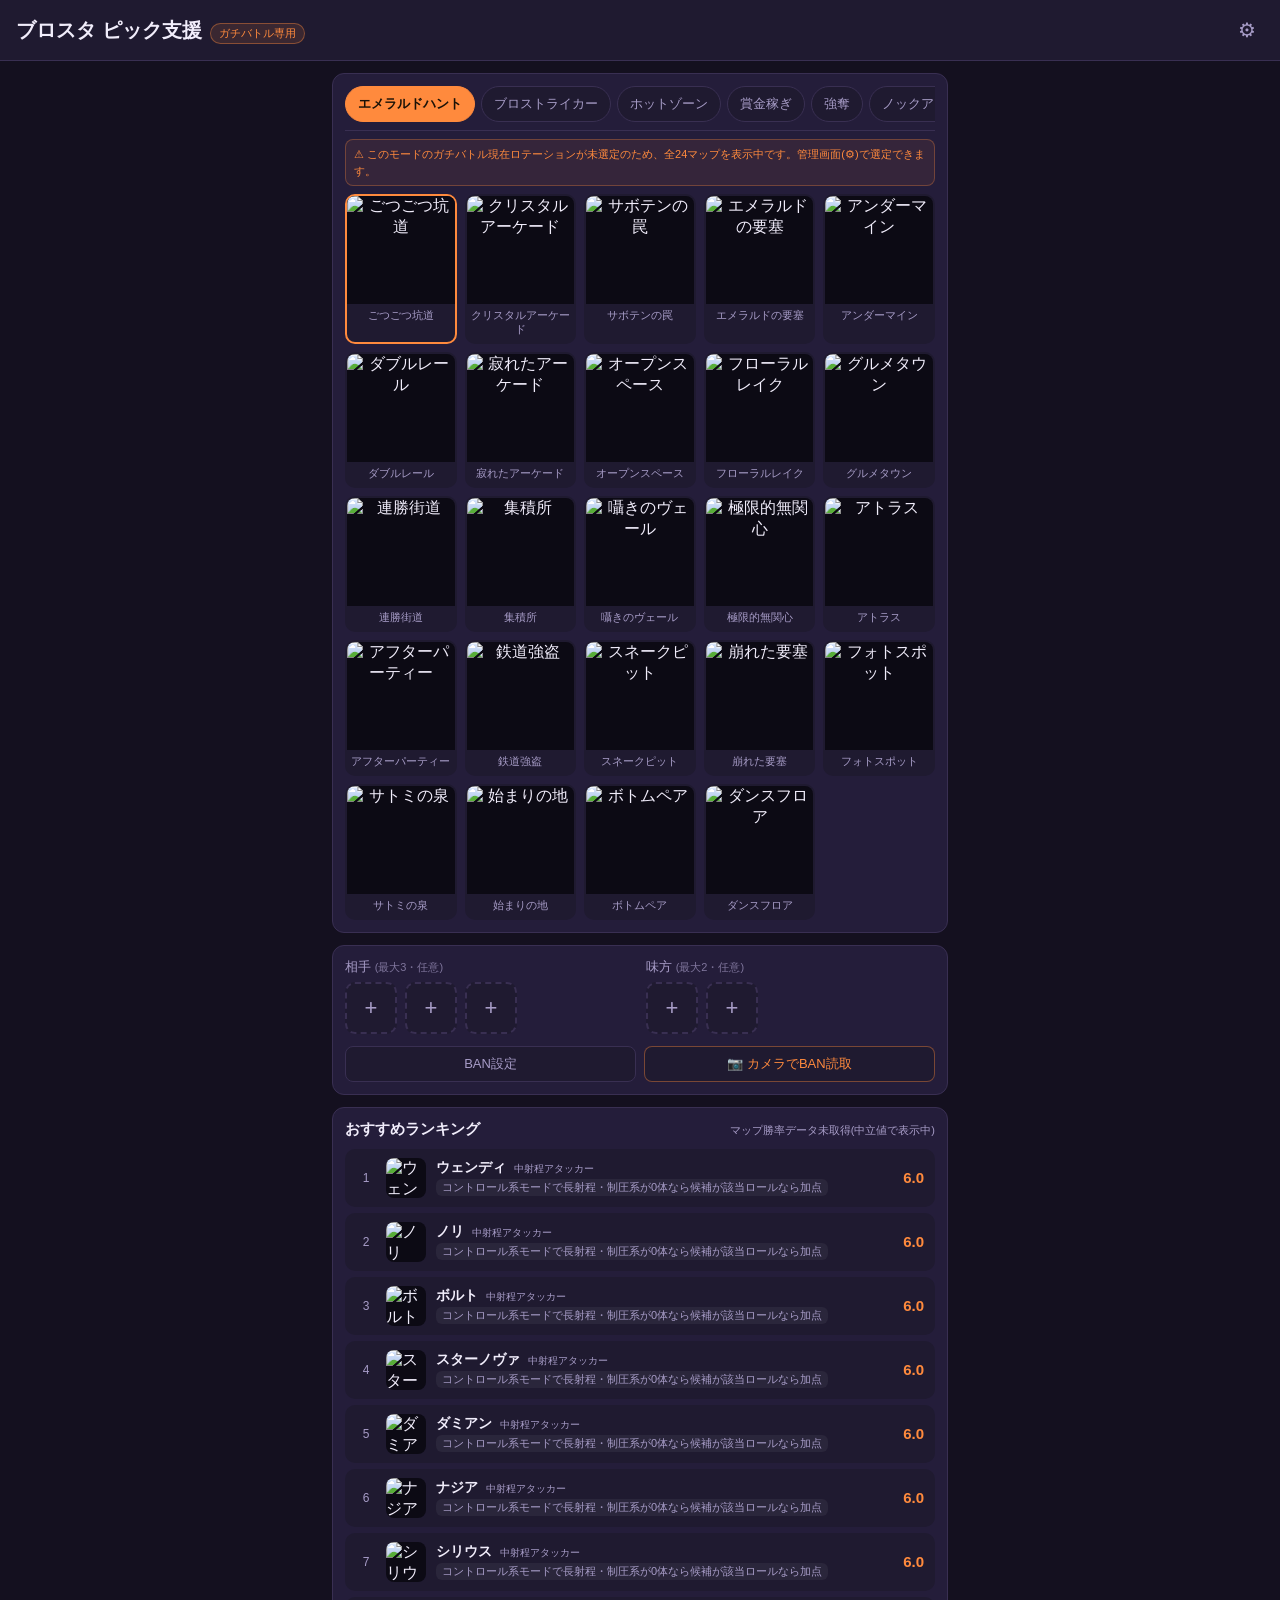
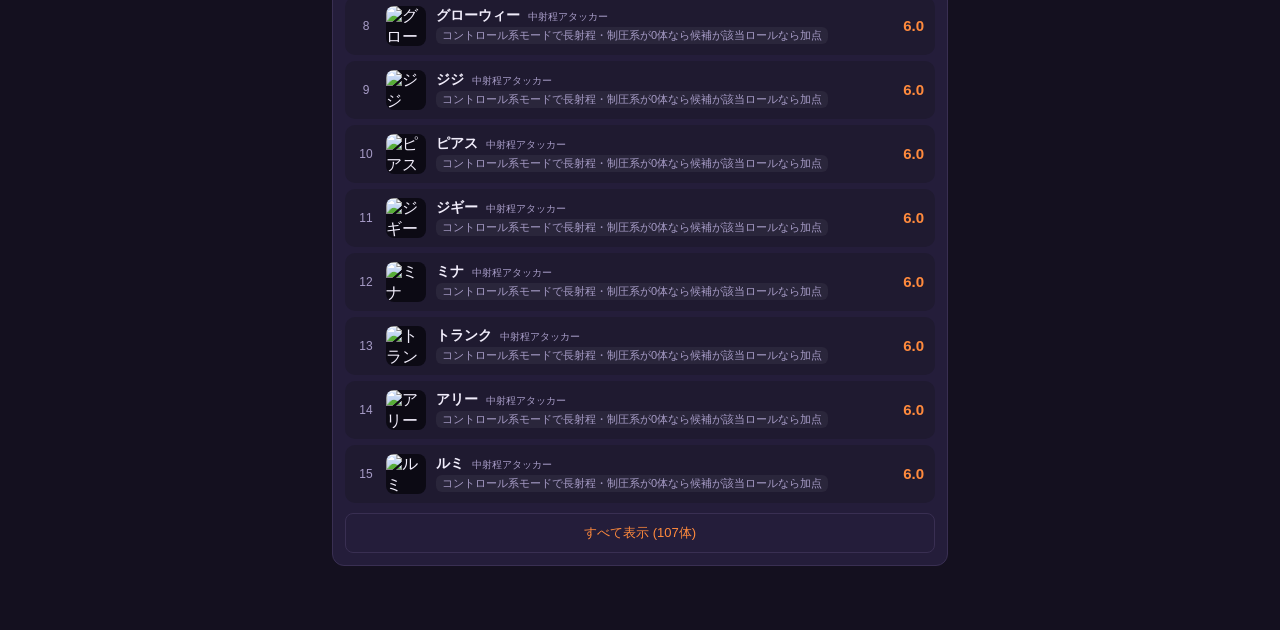
==== index.html @ 73f632b1 "Initial commit: ブロスタ ガチバトル ピック支援アプリ 仕様書v1.1に基づくフェーズ1+2実装。マップ/キャラ日本語化、 ガチバトル現在ロテーション選定、カメラでのBAN自動読取を含" ====
<!doctype html>
<html lang="ja">
<head>
<meta charset="UTF-8" />
<meta name="viewport" content="width=device-width, initial-scale=1, maximum-scale=1" />
<title>ブロスタ ピック支援</title>
<link rel="stylesheet" href="css/style.css" />
</head>
<body>
<header class="app-header">
  <div class="app-title-group">
    <h1>ブロスタ ピック支援</h1>
    <span class="app-subtitle">ガチバトル専用</span>
  </div>
  <a class="admin-link" href="admin.html" title="データ管理">⚙</a>
</header>

<div id="loading" class="loading">読み込み中...</div>
<div id="errorBanner" class="error-banner" hidden></div>

<main id="app" class="app" hidden>

  <section class="section mode-section">
    <div class="mode-tabs" id="modeTabs"></div>
    <div class="map-grid-notice" id="mapGridNotice" hidden></div>
    <div class="map-grid" id="mapGrid"></div>
  </section>

  <section class="section draft-section">
    <div class="draft-row">
      <div class="draft-group">
        <div class="draft-label">相手 <span class="draft-sub">(最大3・任意)</span></div>
        <div class="slot-row" id="enemySlots"></div>
      </div>
      <div class="draft-group">
        <div class="draft-label">味方 <span class="draft-sub">(最大2・任意)</span></div>
        <div class="slot-row" id="allySlots"></div>
      </div>
    </div>
    <div class="ban-btn-row">
      <button class="ban-toggle" id="banToggle">BAN設定 <span id="banCount"></span></button>
      <button class="ban-toggle scan-open-btn" id="scanOpenBtn">📷 カメラでBAN読取</button>
    </div>
  </section>

  <section class="section ranking-section">
    <div class="ranking-header">
      <h2>おすすめランキング</h2>
      <span class="ranking-updated" id="dataStatus"></span>
    </div>
    <div class="ranking-list" id="rankingList"></div>
    <button class="show-all-btn" id="showAllBtn" hidden>すべて表示</button>
  </section>

</main>

<div class="picker-overlay" id="pickerOverlay" hidden>
  <div class="picker-sheet">
    <div class="picker-header">
      <input type="text" id="pickerSearch" class="picker-search" placeholder="キャラ名で検索" />
      <button class="picker-close" id="pickerClose">閉じる</button>
    </div>
    <div class="picker-quick" id="pickerQuick" hidden></div>
    <div class="picker-roles" id="pickerRoles"></div>
    <div class="picker-grid" id="pickerGrid"></div>
  </div>
</div>

<div class="scan-overlay" id="scanOverlay" hidden>
  <div class="scan-header">
    <span class="scan-title">カメラでBAN読取</span>
    <select id="scanLayoutToggle" class="scan-layout-select">
      <option value="1x6">1列(6人並び)</option>
      <option value="2x3">2列(3人×2)</option>
    </select>
    <button class="picker-close" id="scanClose">閉じる</button>
  </div>
  <div class="scan-video-wrap" id="scanVideoWrap">
    <video id="scanVideo" class="scan-video" playsinline muted></video>
    <div class="scan-guide-box" id="scanGuideBox">
      <div class="scan-handle" data-corner="tl"></div>
      <div class="scan-handle" data-corner="tr"></div>
      <div class="scan-handle" data-corner="bl"></div>
      <div class="scan-handle" data-corner="br"></div>
    </div>
    <div class="scan-cells" id="scanCells"></div>
  </div>
  <div class="scan-footer">
    <div class="scan-status" id="scanStatus"></div>
    <div class="scan-pending-list" id="scanPendingList"></div>
    <div class="scan-footer-buttons">
      <button class="scan-reset-btn" id="scanResetGuide">ガイド枠を初期位置に戻す</button>
      <button class="scan-apply-btn" id="scanApplyBtn" hidden>反映する</button>
    </div>
  </div>
</div>

<script src="js/api.js"></script>
<script src="js/score.js"></script>
<script src="js/scan.js"></script>
<script src="js/app.js"></script>
</body>
</html>
---- css/style.css ----
:root {
  --bg: #14101f;
  --bg-elevated: #1f1a30;
  --bg-card: #241d3a;
  --border: #392f52;
  --text: #f1edfb;
  --text-dim: #a79cc7;
  --accent: #ff8a3d;
  --accent-2: #7c5cff;
  --good: #4ade80;
  --bad: #f87171;
  --neutral: #a79cc7;
  --radius: 12px;
}

* { box-sizing: border-box; }

html, body {
  margin: 0;
  padding: 0;
  background: var(--bg);
  color: var(--text);
  font-family: -apple-system, BlinkMacSystemFont, "Hiragino Sans", "Yu Gothic", sans-serif;
}

body {
  padding-bottom: 40px;
}

.app-header {
  display: flex;
  align-items: center;
  justify-content: space-between;
  padding: 14px 16px;
  background: var(--bg-elevated);
  border-bottom: 1px solid var(--border);
  position: sticky;
  top: 0;
  z-index: 20;
}

.app-title-group {
  display: flex;
  align-items: baseline;
  gap: 8px;
}

.app-header h1 {
  font-size: 18px;
  margin: 0;
}

.app-subtitle {
  font-size: 11px;
  color: var(--accent);
  background: rgba(255,138,61,0.12);
  border: 1px solid rgba(255,138,61,0.4);
  border-radius: 999px;
  padding: 2px 8px;
}

.map-grid-notice {
  font-size: 11px;
  color: var(--accent);
  background: rgba(255,138,61,0.08);
  border: 1px solid rgba(255,138,61,0.3);
  border-radius: 8px;
  padding: 6px 8px;
  margin-bottom: 8px;
  line-height: 1.5;
}

.admin-link {
  color: var(--text-dim);
  text-decoration: none;
  font-size: 20px;
  padding: 4px 8px;
}

.loading, .error-banner {
  padding: 40px 16px;
  text-align: center;
  color: var(--text-dim);
}

.error-banner {
  color: var(--bad);
  background: #2a1620;
  margin: 12px 16px;
  border-radius: var(--radius);
}

.app {
  max-width: 640px;
  margin: 0 auto;
  padding: 12px;
}

.section {
  background: var(--bg-card);
  border-radius: var(--radius);
  padding: 12px;
  margin-bottom: 12px;
  border: 1px solid var(--border);
}

.mode-tabs {
  display: flex;
  gap: 6px;
  overflow-x: auto;
  padding-bottom: 8px;
  margin-bottom: 8px;
  border-bottom: 1px solid var(--border);
}

.mode-tab {
  flex: 0 0 auto;
  padding: 8px 12px;
  border-radius: 999px;
  background: var(--bg-elevated);
  border: 1px solid var(--border);
  color: var(--text-dim);
  font-size: 13px;
  white-space: nowrap;
  cursor: pointer;
}

.mode-tab.active {
  background: var(--accent);
  color: #1a1207;
  border-color: var(--accent);
  font-weight: 600;
}

.map-grid {
  display: grid;
  grid-template-columns: repeat(auto-fill, minmax(96px, 1fr));
  gap: 8px;
}

.map-card {
  border-radius: 10px;
  overflow: hidden;
  border: 2px solid transparent;
  background: var(--bg-elevated);
  cursor: pointer;
  text-align: center;
}

.map-card.active {
  border-color: var(--accent);
}

.map-card img {
  width: 100%;
  aspect-ratio: 1 / 1;
  object-fit: cover;
  display: block;
  background: #0c0a14;
}

.map-card .map-name {
  font-size: 11px;
  padding: 4px 4px 6px;
  color: var(--text-dim);
  line-height: 1.3;
}

.draft-row {
  display: flex;
  gap: 12px;
  flex-wrap: wrap;
}

.draft-group {
  flex: 1 1 200px;
}

.draft-label {
  font-size: 13px;
  color: var(--text-dim);
  margin-bottom: 6px;
}

.draft-sub {
  font-size: 11px;
  opacity: 0.7;
}

.slot-row {
  display: flex;
  gap: 8px;
}

.slot {
  width: 52px;
  height: 52px;
  border-radius: 10px;
  border: 2px dashed var(--border);
  background: var(--bg-elevated);
  display: flex;
  align-items: center;
  justify-content: center;
  cursor: pointer;
  position: relative;
  overflow: visible;
  color: var(--text-dim);
  font-size: 22px;
}

.slot.filled {
  border-style: solid;
  border-color: var(--accent-2);
  padding: 0;
}

.slot img {
  width: 100%;
  height: 100%;
  object-fit: cover;
  border-radius: 8px;
}

.slot .remove-badge {
  position: absolute;
  top: -6px;
  right: -6px;
  width: 18px;
  height: 18px;
  border-radius: 50%;
  background: var(--bad);
  color: white;
  font-size: 12px;
  display: flex;
  align-items: center;
  justify-content: center;
  line-height: 1;
}

.ban-btn-row {
  display: flex;
  gap: 8px;
  margin-top: 12px;
}

.ban-toggle {
  flex: 1;
  padding: 8px;
  border-radius: 8px;
  border: 1px solid var(--border);
  background: var(--bg-elevated);
  color: var(--text-dim);
  font-size: 13px;
  cursor: pointer;
}

.scan-open-btn {
  border-color: rgba(255,138,61,0.4);
  color: var(--accent);
}

.ranking-header {
  display: flex;
  justify-content: space-between;
  align-items: baseline;
  margin-bottom: 10px;
}

.ranking-header h2 {
  font-size: 15px;
  margin: 0;
}

.ranking-updated {
  font-size: 11px;
  color: var(--text-dim);
}

.ranking-list {
  display: flex;
  flex-direction: column;
  gap: 6px;
}

.rank-row {
  background: var(--bg-elevated);
  border-radius: 10px;
  padding: 8px 10px;
  display: flex;
  align-items: center;
  gap: 10px;
  cursor: pointer;
  border: 1px solid transparent;
}

.rank-row.expanded {
  border-color: var(--accent-2);
}

.rank-num {
  width: 20px;
  text-align: center;
  color: var(--text-dim);
  font-size: 12px;
  flex: 0 0 auto;
}

.rank-icon {
  width: 40px;
  height: 40px;
  border-radius: 8px;
  object-fit: cover;
  background: #0c0a14;
  flex: 0 0 auto;
}

.rank-main {
  flex: 1;
  min-width: 0;
}

.rank-name-row {
  display: flex;
  align-items: baseline;
  gap: 8px;
}

.rank-name {
  font-weight: 600;
  font-size: 14px;
}

.rank-role {
  font-size: 10px;
  color: var(--text-dim);
}

.rank-score {
  font-size: 15px;
  font-weight: 700;
  color: var(--accent);
  flex: 0 0 auto;
  width: 40px;
  text-align: right;
}

.rank-reasons {
  font-size: 11px;
  color: var(--text-dim);
  margin-top: 2px;
  display: flex;
  flex-wrap: wrap;
  gap: 6px;
}

.rank-reason-tag {
  background: rgba(255,255,255,0.05);
  padding: 1px 6px;
  border-radius: 6px;
}

.rank-detail {
  padding: 10px 10px 4px;
  font-size: 12px;
  color: var(--text-dim);
  border-top: 1px dashed var(--border);
  margin-top: 6px;
  display: none;
  flex-basis: 100%;
}

.rank-row.expanded .rank-detail {
  display: block;
}

.breakdown-grid {
  display: grid;
  grid-template-columns: repeat(4, 1fr);
  gap: 6px;
  margin-bottom: 8px;
}

.breakdown-item {
  background: var(--bg-card);
  border-radius: 6px;
  padding: 6px;
  text-align: center;
}

.breakdown-item .bd-label {
  font-size: 10px;
  opacity: 0.8;
}

.breakdown-item .bd-value {
  font-size: 13px;
  font-weight: 700;
  color: var(--text);
}

.all-reasons {
  list-style: none;
  margin: 0;
  padding: 0;
}

.all-reasons li {
  padding: 2px 0;
}

.show-all-btn {
  margin-top: 10px;
  width: 100%;
  padding: 10px;
  border-radius: 8px;
  border: 1px solid var(--border);
  background: transparent;
  color: var(--accent);
  font-size: 13px;
  cursor: pointer;
}

.picker-overlay {
  position: fixed;
  inset: 0;
  background: rgba(0,0,0,0.55);
  z-index: 100;
  display: flex;
  align-items: flex-end;
}

.picker-overlay[hidden] {
  display: none;
}

.picker-sheet {
  background: var(--bg-elevated);
  width: 100%;
  max-height: 80vh;
  border-radius: 16px 16px 0 0;
  display: flex;
  flex-direction: column;
  overflow: hidden;
}

.picker-header {
  display: flex;
  gap: 8px;
  padding: 12px;
  border-bottom: 1px solid var(--border);
}

.picker-search {
  flex: 1;
  padding: 8px 10px;
  border-radius: 8px;
  border: 1px solid var(--border);
  background: var(--bg-card);
  color: var(--text);
  font-size: 14px;
}

.picker-close {
  padding: 8px 12px;
  border-radius: 8px;
  border: 1px solid var(--border);
  background: transparent;
  color: var(--text-dim);
  cursor: pointer;
}

.picker-quick {
  padding: 10px 12px 4px;
  border-bottom: 1px solid var(--border);
}

.picker-quick-label {
  font-size: 11px;
  color: var(--accent);
  margin-bottom: 6px;
}

.picker-quick-grid {
  display: grid;
  grid-template-columns: repeat(auto-fill, minmax(64px, 1fr));
  gap: 8px;
}

.picker-roles {
  display: flex;
  gap: 6px;
  overflow-x: auto;
  padding: 8px 12px;
  border-bottom: 1px solid var(--border);
}

.picker-role-chip {
  flex: 0 0 auto;
  padding: 5px 10px;
  border-radius: 999px;
  background: var(--bg-card);
  border: 1px solid var(--border);
  color: var(--text-dim);
  font-size: 11px;
  cursor: pointer;
  white-space: nowrap;
}

.picker-role-chip.active {
  background: var(--accent-2);
  color: white;
  border-color: var(--accent-2);
}

.picker-grid {
  display: grid;
  grid-template-columns: repeat(auto-fill, minmax(64px, 1fr));
  gap: 8px;
  padding: 12px;
  overflow-y: auto;
}

.picker-cell {
  text-align: center;
  cursor: pointer;
  border-radius: 8px;
  padding: 4px;
  border: 2px solid transparent;
}

.picker-cell.selected {
  border-color: var(--accent);
  background: rgba(255,138,61,0.1);
}

.picker-cell.disabled {
  opacity: 0.3;
  pointer-events: none;
}

.picker-cell img {
  width: 100%;
  aspect-ratio: 1/1;
  object-fit: cover;
  border-radius: 8px;
  background: #0c0a14;
}

.picker-cell .pc-name {
  font-size: 9px;
  color: var(--text-dim);
  margin-top: 2px;
  white-space: nowrap;
  overflow: hidden;
  text-overflow: ellipsis;
}

@media (min-width: 480px) {
  .app-header h1 { font-size: 20px; }
}

/* --- カメラBAN読取 --- */
.scan-overlay {
  position: fixed;
  inset: 0;
  background: #000;
  z-index: 200;
  display: flex;
  flex-direction: column;
}

.scan-overlay[hidden] {
  display: none;
}

.scan-header {
  display: flex;
  align-items: center;
  gap: 8px;
  padding: 10px 12px;
  background: var(--bg-elevated);
  border-bottom: 1px solid var(--border);
}

.scan-title {
  font-size: 13px;
  color: var(--text);
  flex: 1;
}

.scan-layout-select {
  padding: 5px 8px;
  border-radius: 6px;
  border: 1px solid var(--border);
  background: var(--bg-card);
  color: var(--text);
  font-size: 12px;
}

.scan-video-wrap {
  position: relative;
  flex: 1;
  overflow: hidden;
  background: #000;
  touch-action: none;
}

.scan-video {
  width: 100%;
  height: 100%;
  object-fit: cover;
  display: block;
}

.scan-guide-box {
  position: absolute;
  border: 2px solid var(--accent);
  background: rgba(255,138,61,0.08);
  touch-action: none;
  cursor: move;
}

.scan-handle {
  position: absolute;
  width: 22px;
  height: 22px;
  margin: -11px;
  border-radius: 50%;
  background: var(--accent);
  border: 2px solid white;
  touch-action: none;
}

.scan-handle[data-corner="tl"] { top: 0; left: 0; }
.scan-handle[data-corner="tr"] { top: 0; left: 100%; }
.scan-handle[data-corner="bl"] { top: 100%; left: 0; }
.scan-handle[data-corner="br"] { top: 100%; left: 100%; }

.scan-cells {
  position: absolute;
  display: grid;
  gap: 2px;
  pointer-events: none;
}

.scan-cell {
  border: 2px dashed rgba(255,255,255,0.4);
  border-radius: 4px;
  display: flex;
  align-items: flex-end;
  justify-content: center;
  overflow: hidden;
}

.scan-cell.tentative {
  border-color: var(--accent);
  border-style: solid;
}

.scan-cell.committed {
  border-color: var(--good);
  border-style: solid;
  background: rgba(74,222,128,0.15);
}

.scan-cell-label {
  font-size: 10px;
  color: white;
  background: rgba(0,0,0,0.6);
  padding: 1px 4px;
  border-radius: 4px;
  margin-bottom: 2px;
  max-width: 100%;
  overflow: hidden;
  text-overflow: ellipsis;
  white-space: nowrap;
}

.scan-footer {
  background: var(--bg-elevated);
  border-top: 1px solid var(--border);
  padding: 10px 12px;
  padding-bottom: max(10px, env(safe-area-inset-bottom));
}

.scan-status {
  font-size: 12px;
  color: var(--text-dim);
  margin-bottom: 8px;
  min-height: 16px;
}

.scan-pending-list {
  display: flex;
  flex-wrap: wrap;
  gap: 6px;
  margin-bottom: 8px;
}

.scan-pending-chip {
  display: flex;
  align-items: center;
  gap: 4px;
  background: var(--bg-card);
  border: 1px solid var(--good);
  border-radius: 999px;
  padding: 3px 8px 3px 3px;
  font-size: 12px;
  cursor: pointer;
}

.scan-pending-chip img {
  width: 22px;
  height: 22px;
  border-radius: 50%;
  object-fit: cover;
}

.scan-pending-remove {
  color: var(--bad);
  font-weight: 700;
  margin-left: 2px;
}

.scan-footer-buttons {
  display: flex;
  gap: 8px;
}

.scan-reset-btn {
  flex: 1;
  padding: 9px;
  border-radius: 8px;
  border: 1px solid var(--border);
  background: transparent;
  color: var(--text-dim);
  font-size: 12px;
  cursor: pointer;
}

.scan-apply-btn {
  flex: 2;
  padding: 9px;
  border-radius: 8px;
  border: none;
  background: var(--good);
  color: #0a2010;
  font-weight: 700;
  font-size: 13px;
  cursor: pointer;
}
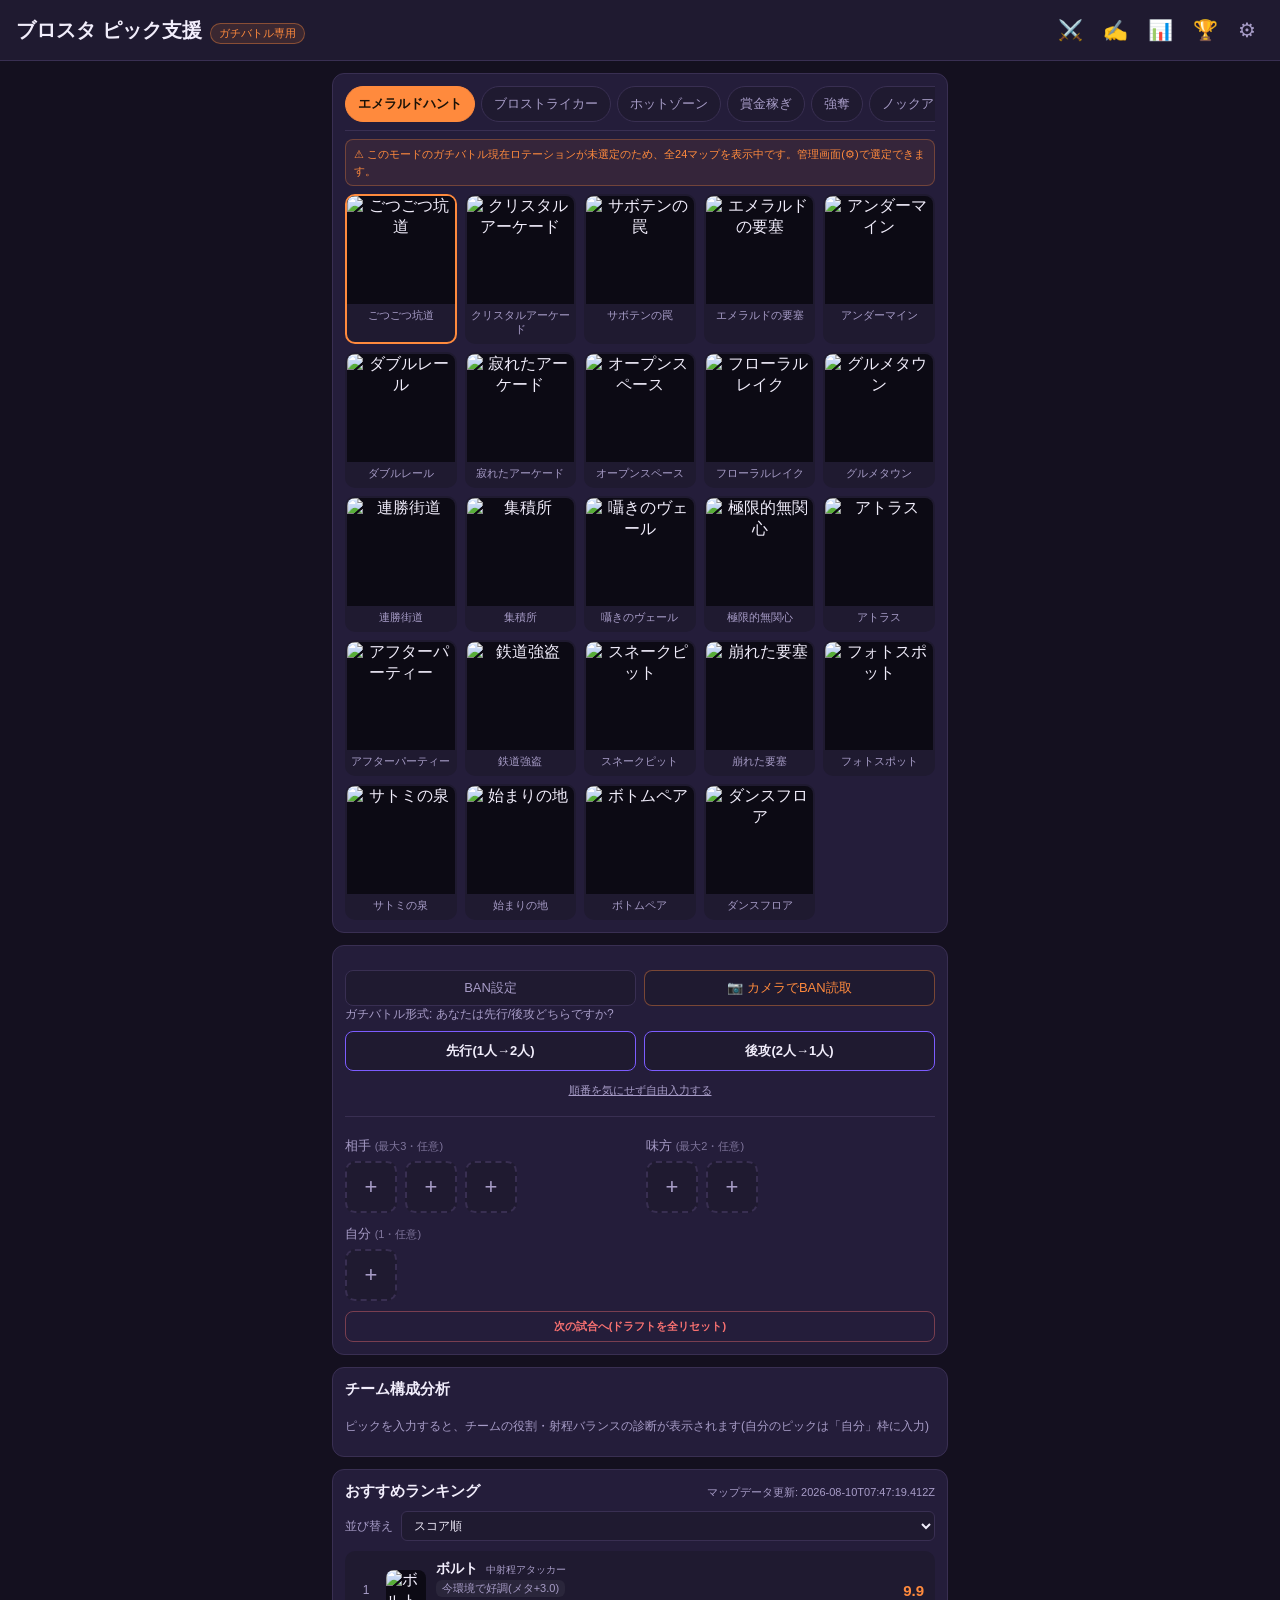
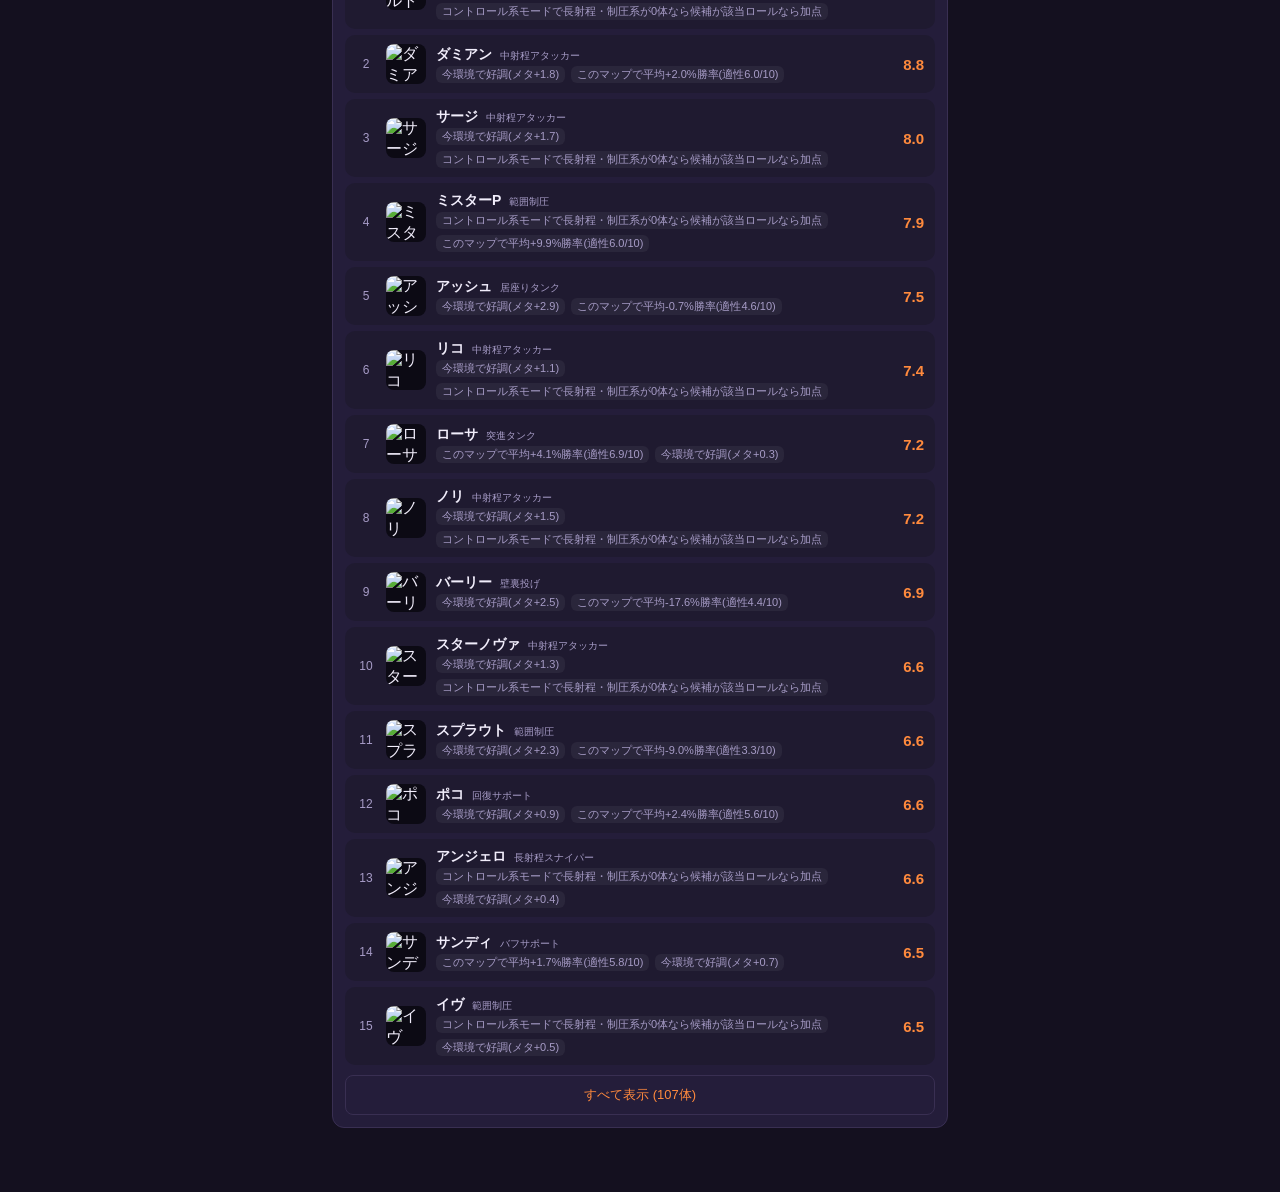
==== commit d5b94dea: "コミット" ====
--- a/index.html
+++ b/index.html
@@ -4,7 +4,7 @@
 <meta charset="UTF-8" />
 <meta name="viewport" content="width=device-width, initial-scale=1, maximum-scale=1" />
 <title>ブロスタ ピック支援</title>
-<link rel="stylesheet" href="css/style.css" />
+<link rel="stylesheet" href="css/style.css?v=13" />
 </head>
 <body>
 <header class="app-header">
@@ -12,7 +12,13 @@
     <h1>ブロスタ ピック支援</h1>
     <span class="app-subtitle">ガチバトル専用</span>
   </div>
-  <a class="admin-link" href="admin.html" title="データ管理">⚙</a>
+  <div class="header-links">
+    <a class="admin-link" href="matchup.html" title="キャラ相性表(統計)">⚔️</a>
+    <a class="admin-link" href="mymatchup.html" title="自分の相性表(手動)">✍️</a>
+    <a class="admin-link" href="winrate.html" title="勝率ランキング">📊</a>
+    <a class="admin-link" href="tier.html" title="マイTier表">🏆</a>
+    <a class="admin-link" href="admin.html" title="データ管理">⚙</a>
+  </div>
 </header>
 
 <div id="loading" class="loading">読み込み中...</div>
@@ -27,6 +33,24 @@
   </section>
 
   <section class="section draft-section">
+    <div class="ban-btn-row">
+      <button class="ban-toggle" id="banToggle">BAN設定 <span id="banCount"></span></button>
+      <button class="ban-toggle scan-open-btn" id="scanOpenBtn">📷 カメラでBAN読取</button>
+    </div>
+
+    <div class="draft-side-picker" id="draftSidePicker">
+      <div class="draft-side-label">ガチバトル形式: あなたは先行/後攻どちらですか?</div>
+      <div class="draft-side-buttons">
+        <button class="draft-side-btn" id="sideFirstBtn">先行(1人→2人)</button>
+        <button class="draft-side-btn" id="sideSecondBtn">後攻(2人→1人)</button>
+      </div>
+      <button class="draft-side-free" id="sideFreeBtn">順番を気にせず自由入力する</button>
+    </div>
+
+    <div class="draft-turn-bar" id="draftTurnBar" hidden></div>
+    <div class="draft-turn-status" id="draftTurnStatus" hidden></div>
+    <button class="draft-self-next-btn" id="draftSelfNextBtn" hidden>記録せずスキップ</button>
+
     <div class="draft-row">
       <div class="draft-group">
         <div class="draft-label">相手 <span class="draft-sub">(最大3・任意)</span></div>
@@ -36,17 +60,33 @@
         <div class="draft-label">味方 <span class="draft-sub">(最大2・任意)</span></div>
         <div class="slot-row" id="allySlots"></div>
       </div>
+      <div class="draft-group">
+        <div class="draft-label">自分 <span class="draft-sub">(1・任意)</span></div>
+        <div class="slot-row" id="selfSlot"></div>
+      </div>
     </div>
-    <div class="ban-btn-row">
-      <button class="ban-toggle" id="banToggle">BAN設定 <span id="banCount"></span></button>
-      <button class="ban-toggle scan-open-btn" id="scanOpenBtn">📷 カメラでBAN読取</button>
+
+    <div class="draft-reset-row">
+      <button class="draft-reset-btn" id="draftResetSideBtn" hidden>先行/後攻の選択に戻す</button>
+      <button class="draft-reset-btn draft-reset-all" id="draftResetAllBtn">次の試合へ(ドラフトを全リセット)</button>
     </div>
+  </section>
+
+  <section class="section comp-section">
+    <div class="ranking-header">
+      <h2>チーム構成分析</h2>
+    </div>
+    <div id="compAnalysis"></div>
   </section>
 
   <section class="section ranking-section">
     <div class="ranking-header">
       <h2>おすすめランキング</h2>
       <span class="ranking-updated" id="dataStatus"></span>
+    </div>
+    <div class="sort-row">
+      <label for="sortSelect">並び替え</label>
+      <select id="sortSelect" class="sort-select"></select>
     </div>
     <div class="ranking-list" id="rankingList"></div>
     <button class="show-all-btn" id="showAllBtn" hidden>すべて表示</button>
@@ -95,9 +135,9 @@
   </div>
 </div>
 
-<script src="js/api.js"></script>
-<script src="js/score.js"></script>
-<script src="js/scan.js"></script>
-<script src="js/app.js"></script>
+<script src="js/api.js?v=13"></script>
+<script src="js/score.js?v=13"></script>
+<script src="js/scan.js?v=13"></script>
+<script src="js/app.js?v=13"></script>
 </body>
 </html>
--- a/css/style.css
+++ b/css/style.css
@@ -70,6 +70,11 @@
   line-height: 1.5;
 }
 
+.header-links {
+  display: flex;
+  gap: 4px;
+}
+
 .admin-link {
   color: var(--text-dim);
   text-decoration: none;
@@ -212,6 +217,16 @@
   border-style: solid;
   border-color: var(--accent-2);
   padding: 0;
+}
+
+.slot.locked {
+  cursor: not-allowed;
+  opacity: 0.35;
+}
+
+.slot.turn-active {
+  border-color: var(--accent);
+  box-shadow: 0 0 0 2px rgba(255,138,61,0.25);
 }
 
 .slot img {
@@ -237,6 +252,135 @@
   line-height: 1;
 }
 
+.draft-side-picker {
+  margin-bottom: 12px;
+  padding-bottom: 12px;
+  border-bottom: 1px solid var(--border);
+}
+
+.draft-side-label {
+  font-size: 12px;
+  color: var(--text-dim);
+  margin-bottom: 8px;
+}
+
+.draft-side-buttons {
+  display: flex;
+  gap: 8px;
+  margin-bottom: 6px;
+}
+
+.draft-side-btn {
+  flex: 1;
+  padding: 10px;
+  border-radius: 8px;
+  border: 1px solid var(--accent-2);
+  background: var(--bg-elevated);
+  color: var(--text);
+  font-size: 13px;
+  font-weight: 600;
+  cursor: pointer;
+}
+
+.draft-side-free {
+  width: 100%;
+  padding: 6px;
+  border-radius: 8px;
+  border: none;
+  background: transparent;
+  color: var(--text-dim);
+  font-size: 11px;
+  text-decoration: underline;
+  cursor: pointer;
+}
+
+.draft-turn-bar {
+  display: flex;
+  gap: 4px;
+  margin-bottom: 8px;
+}
+
+.draft-turn-segment {
+  flex: 1;
+  padding: 6px 4px;
+  border-radius: 6px;
+  background: var(--bg-elevated);
+  border: 1px solid var(--border);
+  text-align: center;
+  font-size: 10px;
+  color: var(--text-dim);
+}
+
+.draft-turn-segment.active {
+  background: var(--accent);
+  color: #1a1207;
+  font-weight: 700;
+  border-color: var(--accent);
+}
+
+.draft-turn-segment.done {
+  background: rgba(74,222,128,0.15);
+  color: var(--good);
+  border-color: var(--good);
+}
+
+.draft-turn-status {
+  font-size: 13px;
+  color: var(--accent);
+  font-weight: 600;
+  margin-bottom: 10px;
+  padding: 8px 10px;
+  border-radius: 8px;
+  background: rgba(255,138,61,0.1);
+  border: 1px solid rgba(255,138,61,0.3);
+}
+
+.draft-self-next-btn {
+  width: 100%;
+  padding: 10px;
+  border-radius: 8px;
+  border: none;
+  background: var(--good);
+  color: #0a2010;
+  font-weight: 700;
+  font-size: 13px;
+  cursor: pointer;
+  margin-bottom: 10px;
+}
+
+.draft-reset-row {
+  display: flex;
+  gap: 8px;
+  align-items: stretch;
+}
+
+.draft-reset-row .draft-reset-btn {
+  flex: 1;
+}
+
+.draft-reset-row .draft-reset-btn[hidden] {
+  display: none;
+}
+
+.draft-reset-btn {
+  width: 100%;
+  margin-top: 10px;
+  padding: 7px;
+  border-radius: 8px;
+  border: 1px solid var(--border);
+  background: transparent;
+  color: var(--text-dim);
+  font-size: 11px;
+  cursor: pointer;
+}
+
+/* .draft-reset-btn より後に置くこと(同じ詳細度なので後勝ちで色を上書きする) */
+.draft-reset-all {
+  color: var(--bad);
+  border-color: rgba(248, 113, 113, 0.4);
+  font-weight: 600;
+}
+
 .ban-btn-row {
   display: flex;
   gap: 8px;
@@ -259,6 +403,160 @@
   color: var(--accent);
 }
 
+/* --- チーム構成分析 --- */
+.comp-empty {
+  font-size: 12px;
+  color: var(--text-dim);
+  padding: 8px 0;
+  line-height: 1.6;
+}
+
+.comp-team {
+  margin-bottom: 12px;
+  padding-bottom: 12px;
+  border-bottom: 1px solid var(--border);
+}
+
+.comp-team:last-child {
+  margin-bottom: 0;
+  padding-bottom: 0;
+  border-bottom: none;
+}
+
+.comp-team-header {
+  font-size: 13px;
+  font-weight: 600;
+  margin-bottom: 8px;
+}
+
+.comp-team-count {
+  font-size: 11px;
+  color: var(--text-dim);
+  font-weight: 400;
+}
+
+.comp-members {
+  display: flex;
+  gap: 8px;
+  flex-wrap: wrap;
+  margin-bottom: 8px;
+}
+
+.comp-member {
+  width: 64px;
+  text-align: center;
+}
+
+.comp-member img {
+  width: 48px;
+  height: 48px;
+  border-radius: 8px;
+  object-fit: cover;
+  background: #0c0a14;
+}
+
+.comp-member-name {
+  font-size: 9px;
+  margin-top: 2px;
+  white-space: nowrap;
+  overflow: hidden;
+  text-overflow: ellipsis;
+}
+
+.comp-member-role {
+  font-size: 9px;
+  color: var(--text-dim);
+  white-space: nowrap;
+  overflow: hidden;
+  text-overflow: ellipsis;
+}
+
+.comp-member-stat {
+  font-size: 9px;
+  color: var(--accent);
+}
+
+.comp-stat-row {
+  display: flex;
+  gap: 6px;
+  margin-bottom: 8px;
+}
+
+.comp-stat-cell {
+  flex: 1;
+  display: flex;
+  flex-direction: column;
+  align-items: center;
+  padding: 5px 4px;
+  border-radius: 6px;
+  background: var(--bg-elevated);
+  border: 1px solid var(--border);
+}
+
+.comp-stat-cell .cs-label {
+  font-size: 9px;
+  color: var(--text-dim);
+}
+
+.comp-stat-cell .cs-value {
+  font-size: 13px;
+  font-weight: 700;
+}
+
+.comp-stat-cell.high .cs-value { color: var(--good); }
+.comp-stat-cell.low .cs-value { color: var(--bad); }
+
+.comp-none {
+  font-size: 12px;
+  color: var(--text-dim);
+  padding: 6px 0;
+}
+
+.comp-range-bar {
+  display: flex;
+  gap: 6px;
+  margin-bottom: 8px;
+}
+
+.comp-range-cell {
+  flex: 1;
+  text-align: center;
+  padding: 5px 4px;
+  border-radius: 6px;
+  background: rgba(124,92,255,0.15);
+  border: 1px solid var(--accent-2);
+  color: var(--text);
+  font-size: 11px;
+}
+
+.comp-range-cell.empty {
+  background: var(--bg-elevated);
+  border-color: var(--border);
+  color: var(--text-dim);
+}
+
+.comp-warns {
+  list-style: none;
+  margin: 0;
+  padding: 0;
+}
+
+.comp-warns li {
+  font-size: 12px;
+  color: var(--accent);
+  background: rgba(255,138,61,0.08);
+  border: 1px solid rgba(255,138,61,0.3);
+  border-radius: 8px;
+  padding: 6px 8px;
+  margin-bottom: 4px;
+  line-height: 1.5;
+}
+
+.comp-ok {
+  font-size: 12px;
+  color: var(--good);
+}
+
 .ranking-header {
   display: flex;
   justify-content: space-between;
@@ -274,6 +572,73 @@
 .ranking-updated {
   font-size: 11px;
   color: var(--text-dim);
+}
+
+.sort-row {
+  display: flex;
+  align-items: center;
+  gap: 8px;
+  margin-bottom: 10px;
+  font-size: 12px;
+  color: var(--text-dim);
+}
+
+.sort-select {
+  flex: 1;
+  padding: 6px 8px;
+  border-radius: 6px;
+  border: 1px solid var(--border);
+  background: var(--bg-elevated);
+  color: var(--text);
+  font-size: 12px;
+}
+
+.bias-row {
+  display: flex;
+  align-items: center;
+  gap: 6px;
+  margin-top: 8px;
+  padding-top: 8px;
+  border-top: 1px dashed var(--border);
+}
+
+.bias-row input[type="number"] {
+  width: 56px;
+  padding: 5px 6px;
+  border-radius: 6px;
+  border: 1px solid var(--border);
+  background: var(--bg-card);
+  color: var(--text);
+  font-size: 12px;
+}
+
+.bias-row input[type="text"] {
+  flex: 1;
+  padding: 5px 6px;
+  border-radius: 6px;
+  border: 1px solid var(--border);
+  background: var(--bg-card);
+  color: var(--text);
+  font-size: 12px;
+  min-width: 0;
+}
+
+.bias-row button {
+  padding: 5px 10px;
+  border-radius: 6px;
+  border: none;
+  background: var(--accent);
+  color: #1a1207;
+  font-weight: 600;
+  font-size: 12px;
+  cursor: pointer;
+  flex: 0 0 auto;
+}
+
+.stat-note {
+  font-size: 11px;
+  color: var(--text-dim);
+  margin-top: 4px;
 }
 
 .ranking-list {
